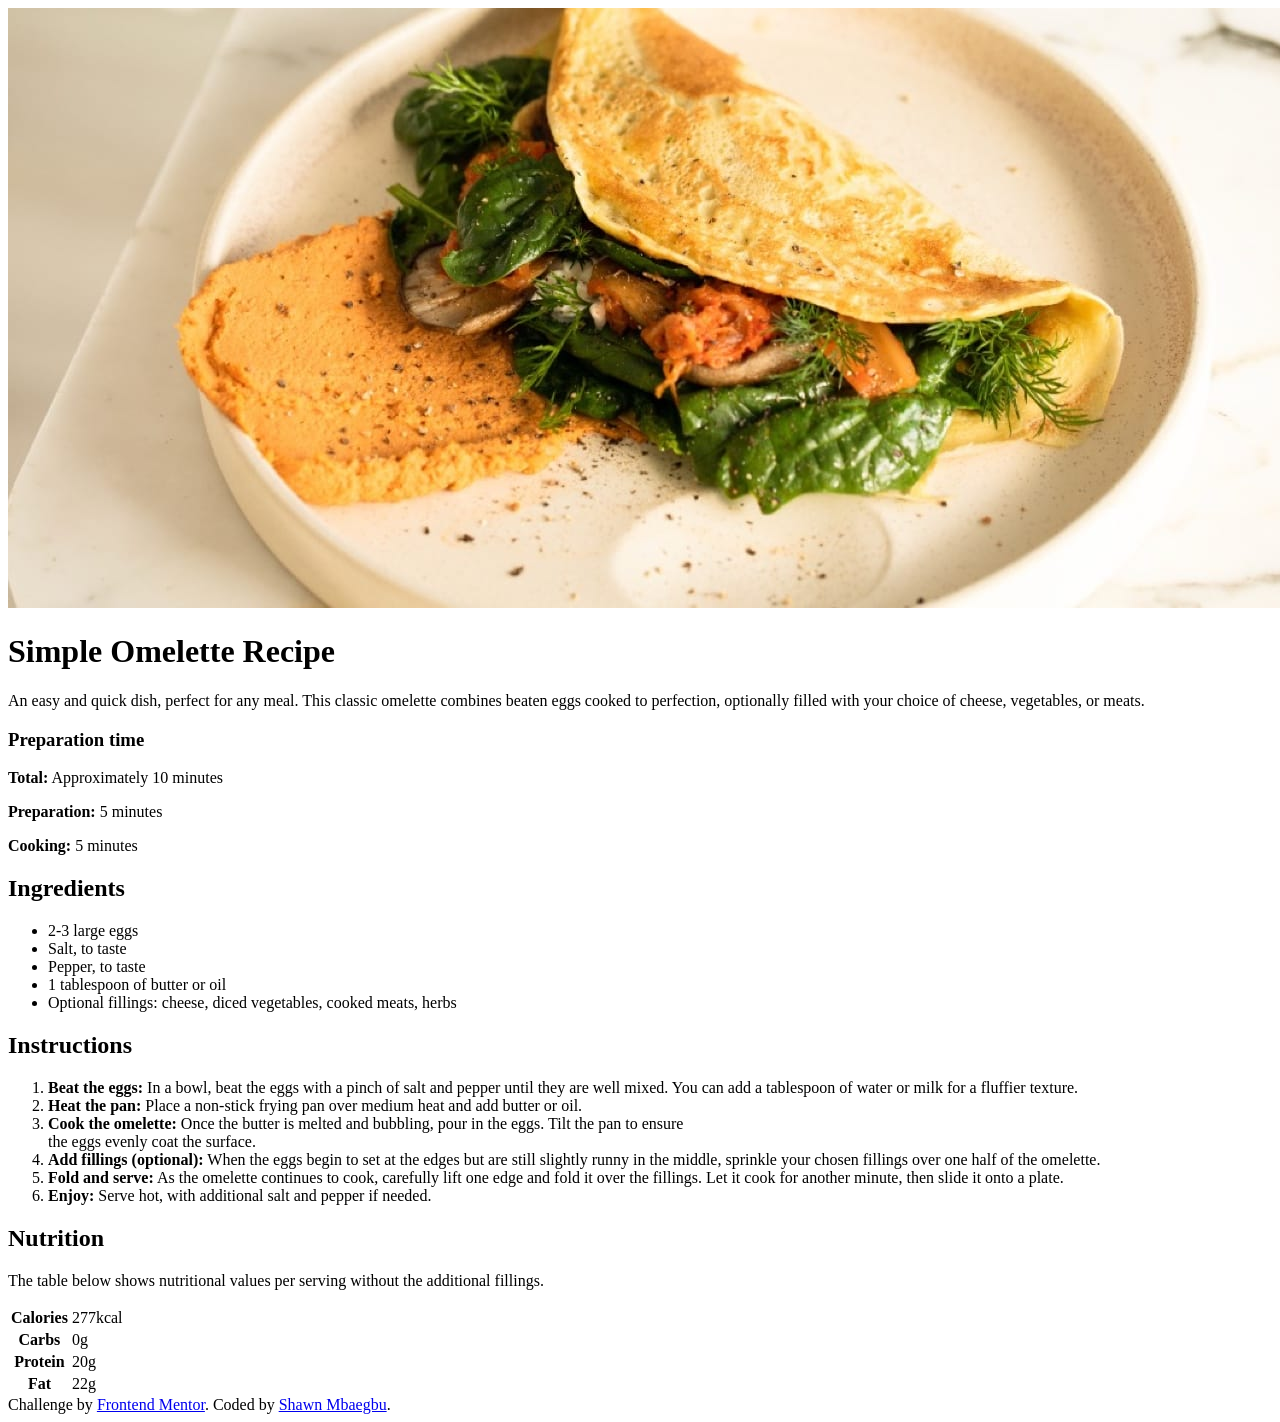
==== recipe-page-main/index.html @ 92303f9a "Added styles file" ====
<!DOCTYPE html>
<html lang="en">
<head>
  <meta charset="UTF-8">
  <meta name="viewport" content="width=device-width, initial-scale=1.0"> <!-- displays site properly based on user's device -->

  <link rel="icon" type="image/png" sizes="32x32" href="./assets/images/favicon-32x32.png">
  
  <title>Frontend Mentor | Recipe page</title>
  <link rel="stylesheet" href="styles.css">
</head>
<body>
  <div class="container">
    <div class="image"></div>
      <img src="assets/images/image-omelette.jpeg" alt="Omelette">
    </div>
    <h1>Simple Omelette Recipe</h1>  
  
    <p>An easy and quick dish, perfect for any meal. This classic omelette combines beaten eggs cooked 
      to perfection, optionally filled with your choice of cheese, vegetables, or meats.</p>

    <div class="preptime"> 
      <h3>Preparation time</h3>
      <p><strong>Total:</strong> Approximately 10 minutes</p> 
      <p><strong>Preparation:</strong> 5 minutes</p> 
      <p><strong>Cooking:</strong> 5 minutes</p>
    </div>

    <div class="ingredient">
      <h2>Ingredients</h2>
      <ul>
        <li>2-3 large eggs</li> 
        <li>Salt, to taste</li>
        <li>Pepper, to taste</li>
        <li>1 tablespoon of butter or oil</li>
        <li>Optional fillings: cheese, diced vegetables, cooked meats, herbs</li>
      </ul>
    </div>

    <div class="Instructions">
      <h2>Instructions</h2>
      <ol>
        <li><strong>Beat the eggs:</strong> In a bowl, beat the eggs with a pinch of salt and pepper until they are well mixed. 
        You can add a tablespoon of water or milk for a fluffier texture.</li>

        <li><strong>Heat the pan:</strong> Place a non-stick frying pan over medium heat and add butter or oil.</li>

        <li><strong>Cook the omelette:</strong> Once the butter is melted and bubbling, pour in the eggs. Tilt the pan to ensure</li> 
        the eggs evenly coat the surface.

        <li><strong>Add fillings (optional):</strong> When the eggs begin to set at the edges but are still slightly runny in the 
        middle, sprinkle your chosen fillings over one half of the omelette.</li>

        <li><strong>Fold and serve:</strong> As the omelette continues to cook, carefully lift one edge and fold it over the 
        fillings. Let it cook for another minute, then slide it onto a plate.</li>

        <li><strong>Enjoy:</strong> Serve hot, with additional salt and pepper if needed.</li>
      </ol>
    </div>

    <div class="Nutrition">
      <h2>Nutrition</h2>

      <p>The table below shows nutritional values per serving without the additional fillings.</p>

      <table> 
        <tr><th>Calories</th><td>277kcal</td></tr>
        <tr><th>Carbs</th><td>0g</td></tr>
        <tr><th>Protein</th><td>20g</td></tr>  
        <tr><th>Fat</th><td>22g</td></tr>         
      </table>
    </div>
  </div>  
  <div class="attribution">
    Challenge by <a href="https://www.frontendmentor.io?ref=challenge" target="_blank">Frontend Mentor</a>. 
    Coded by <a href="#">Shawn Mbaegbu</a>.
  </div>
</body>
</html>
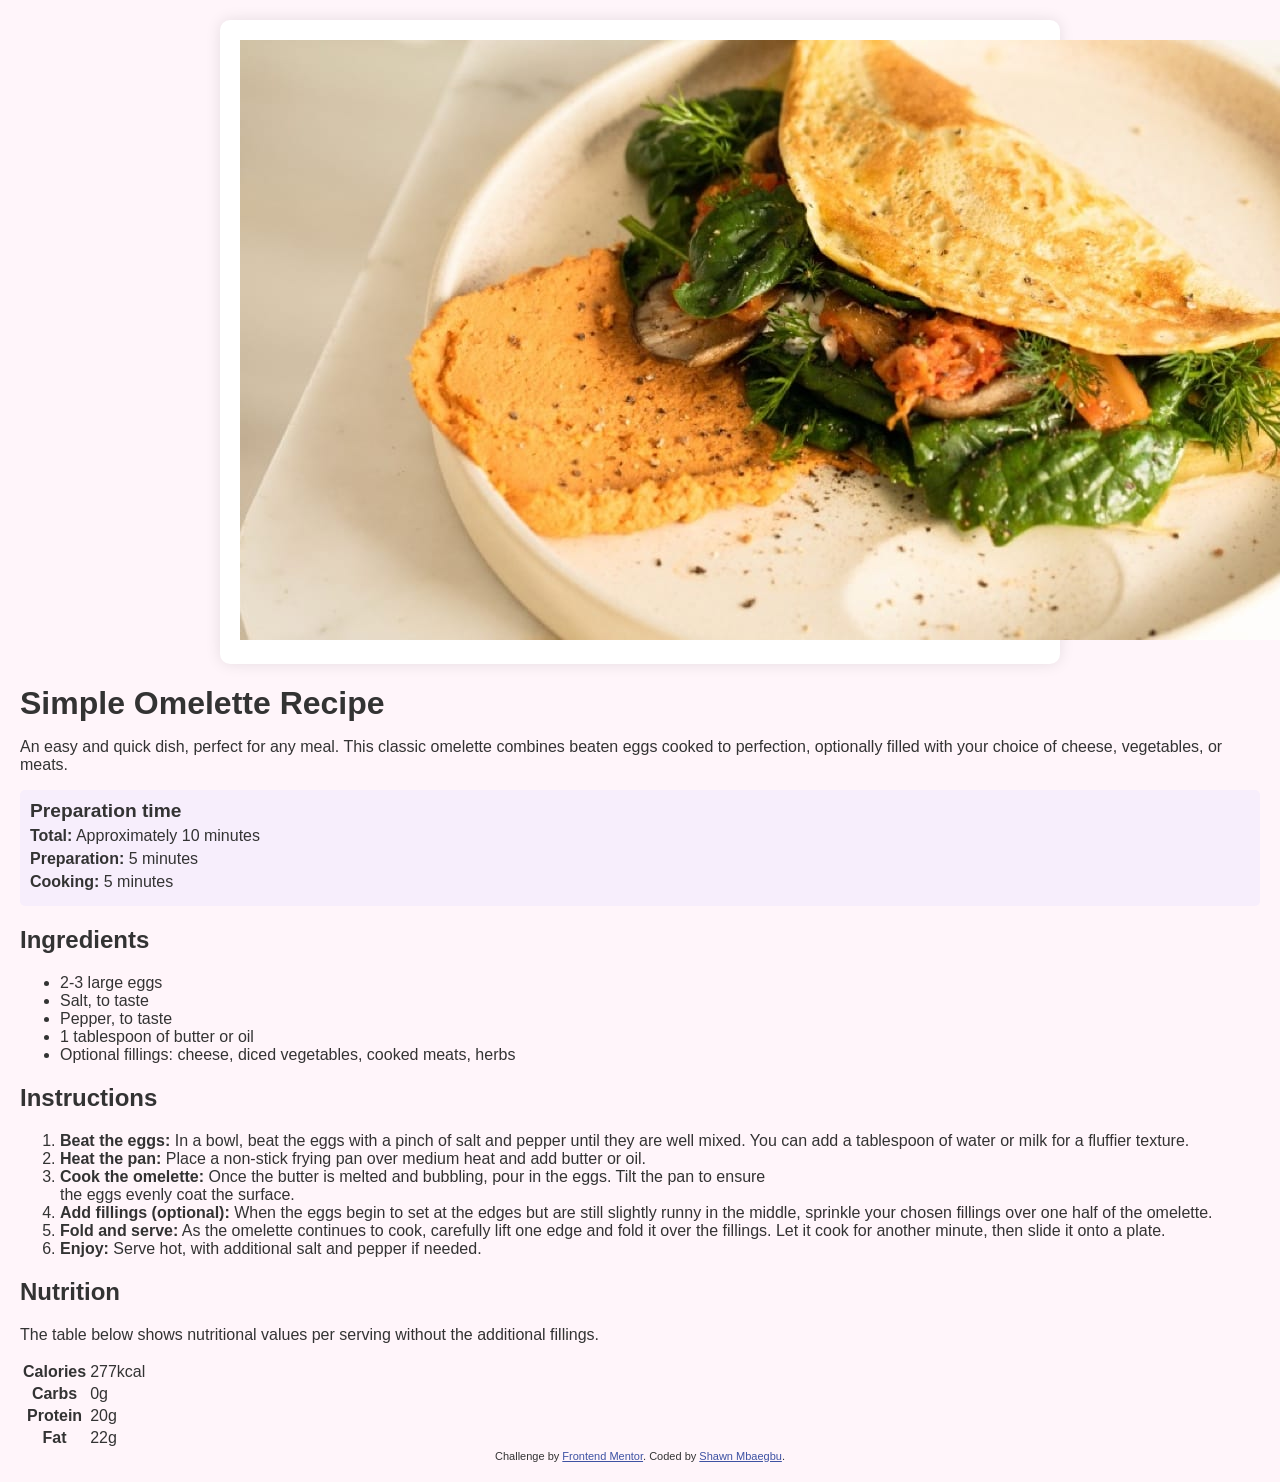
==== commit 08da20a6: "Updated styles file" ====
--- a/recipe-page-main/index.html
+++ b/recipe-page-main/index.html
@@ -19,7 +19,7 @@
     <p>An easy and quick dish, perfect for any meal. This classic omelette combines beaten eggs cooked 
       to perfection, optionally filled with your choice of cheese, vegetables, or meats.</p>
 
-    <div class="preptime"> 
+    <div class="prep-time"> 
       <h3>Preparation time</h3>
       <p><strong>Total:</strong> Approximately 10 minutes</p> 
       <p><strong>Preparation:</strong> 5 minutes</p> 
--- a/recipe-page-main/styles.css
+++ b/recipe-page-main/styles.css
@@ -0,0 +1,74 @@
+body { 
+    font-family: Arial, sans-serif;
+    background-color: hsl(330, 100%, 98%);
+    color: #333;
+    margin: 0;
+    padding: 20px;
+}
+
+.container {
+    max-width: 800px;
+    margin: 0 auto;
+    background-color: white;
+    padding: 20px;
+    border-radius: 10px;
+    box-shadow: 0 0 15px rgba(0, 0, 0, 0.1);
+}
+
+h1 {
+    font-size: 2rem;
+    margin-bottom: 10px;
+}
+
+.image img {
+    width: 100%;
+    border-radius: 10px;
+}
+
+.prep-time, .nutrition h3 {
+    background-color: #f7eefc;
+    padding: 10px;
+    border-radius: 5px;
+    margin-top: 10px;
+}
+
+.prep-time h3, .nutrition h3 {
+    margin: 0;
+    font-size: 1.2rem;
+}
+
+.prep-time p, .nutrition p {
+    margin: 5px 0;
+}
+
+.ingredients, .instructions {
+    margin-top: 20px;
+}
+
+.ingredients ul, .instructions ol {
+    padding-left: 10px;
+}
+
+.ingredients ul li, .instructions ol li {
+    margin-bottom: 10px;
+}
+
+.nutrition table {
+    width: 100%;
+    margin-top: 10px;
+    border-collapse: collapse;
+}
+
+.nutrition th, .nutrition td {
+    padding: 8px;
+    border: 1px solid #ddd;
+    text-align: center;
+}
+
+.attribution {
+    font-size: 11px;
+    text-align: center;
+}
+.attribution a {
+    color: hsl(228, 45%, 44%);
+}
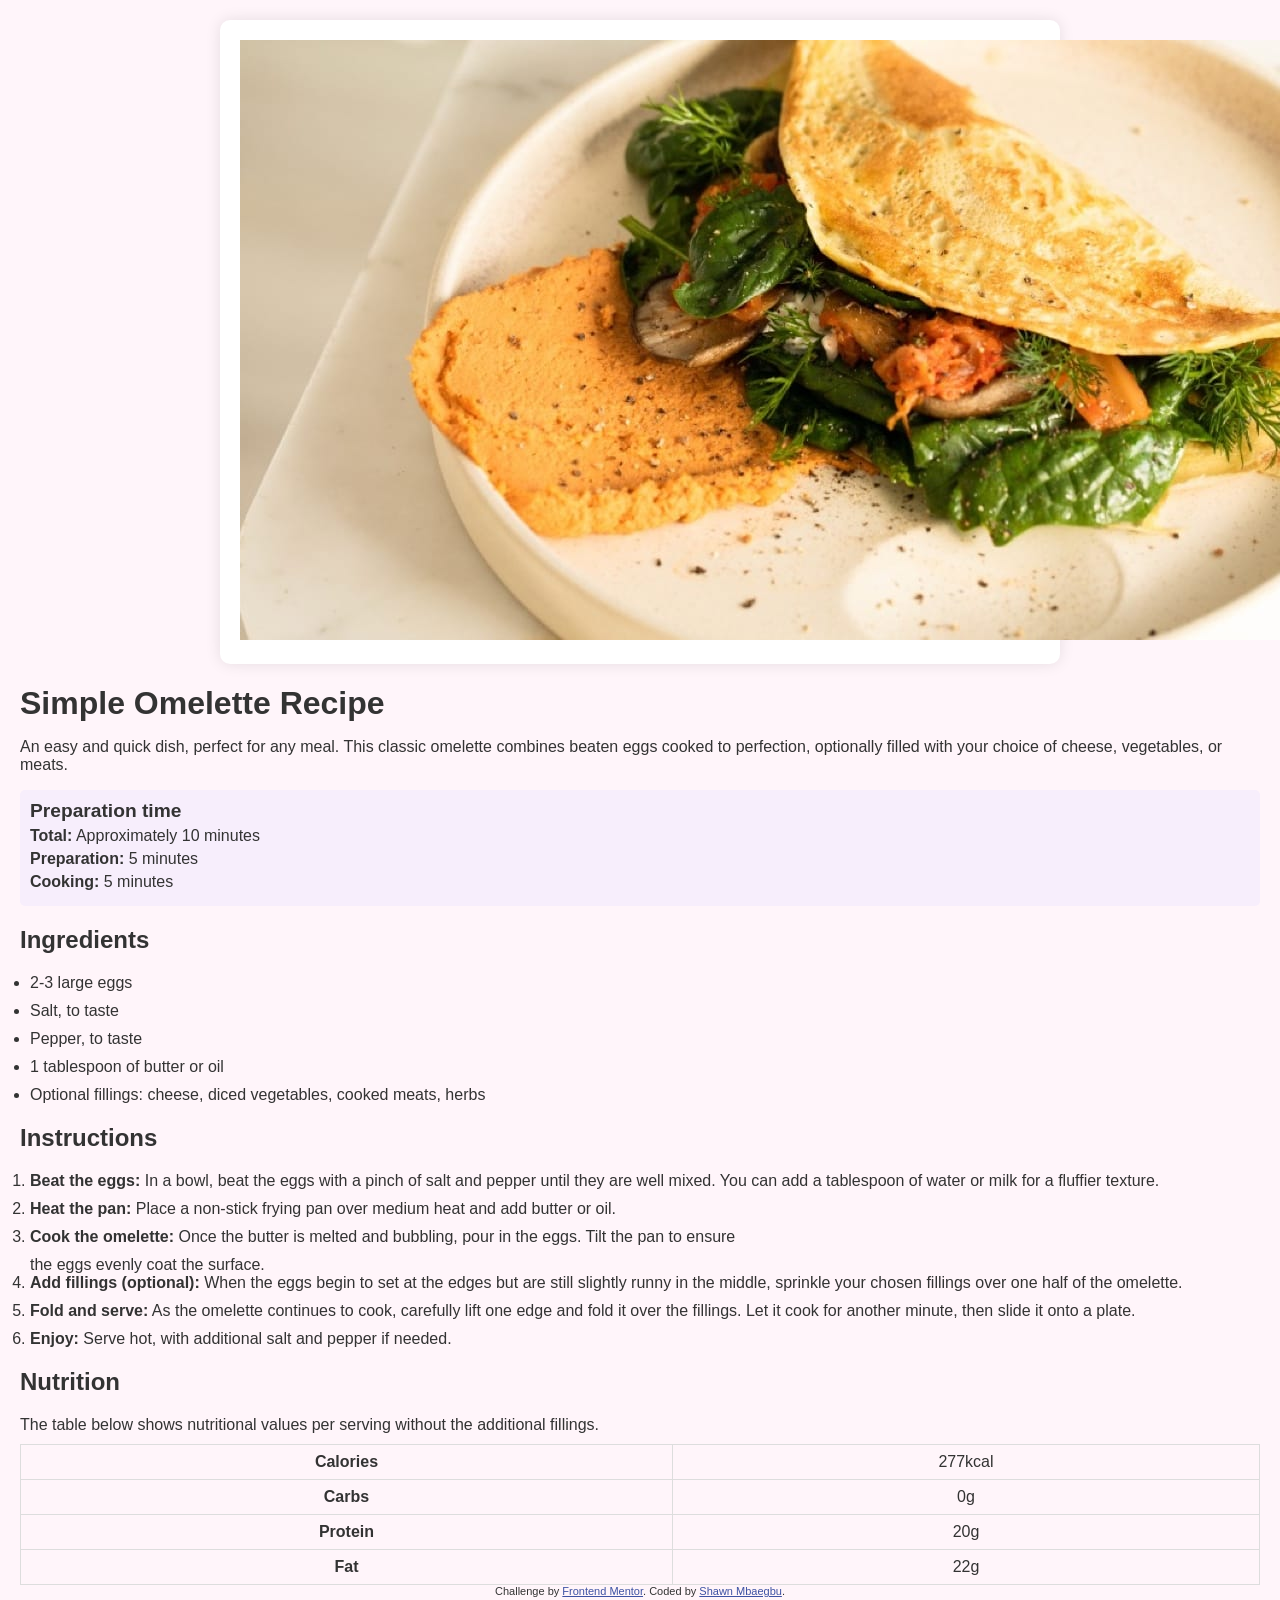
==== commit 5bcd2921: "Updated styles file" ====
--- a/recipe-page-main/index.html
+++ b/recipe-page-main/index.html
@@ -26,7 +26,7 @@
       <p><strong>Cooking:</strong> 5 minutes</p>
     </div>
 
-    <div class="ingredient">
+    <div class="ingredients">
       <h2>Ingredients</h2>
       <ul>
         <li>2-3 large eggs</li> 
@@ -37,7 +37,7 @@
       </ul>
     </div>
 
-    <div class="Instructions">
+    <div class="instructions">
       <h2>Instructions</h2>
       <ol>
         <li><strong>Beat the eggs:</strong> In a bowl, beat the eggs with a pinch of salt and pepper until they are well mixed. 
@@ -58,7 +58,7 @@
       </ol>
     </div>
 
-    <div class="Nutrition">
+    <div class="nutrition">
       <h2>Nutrition</h2>
 
       <p>The table below shows nutritional values per serving without the additional fillings.</p>
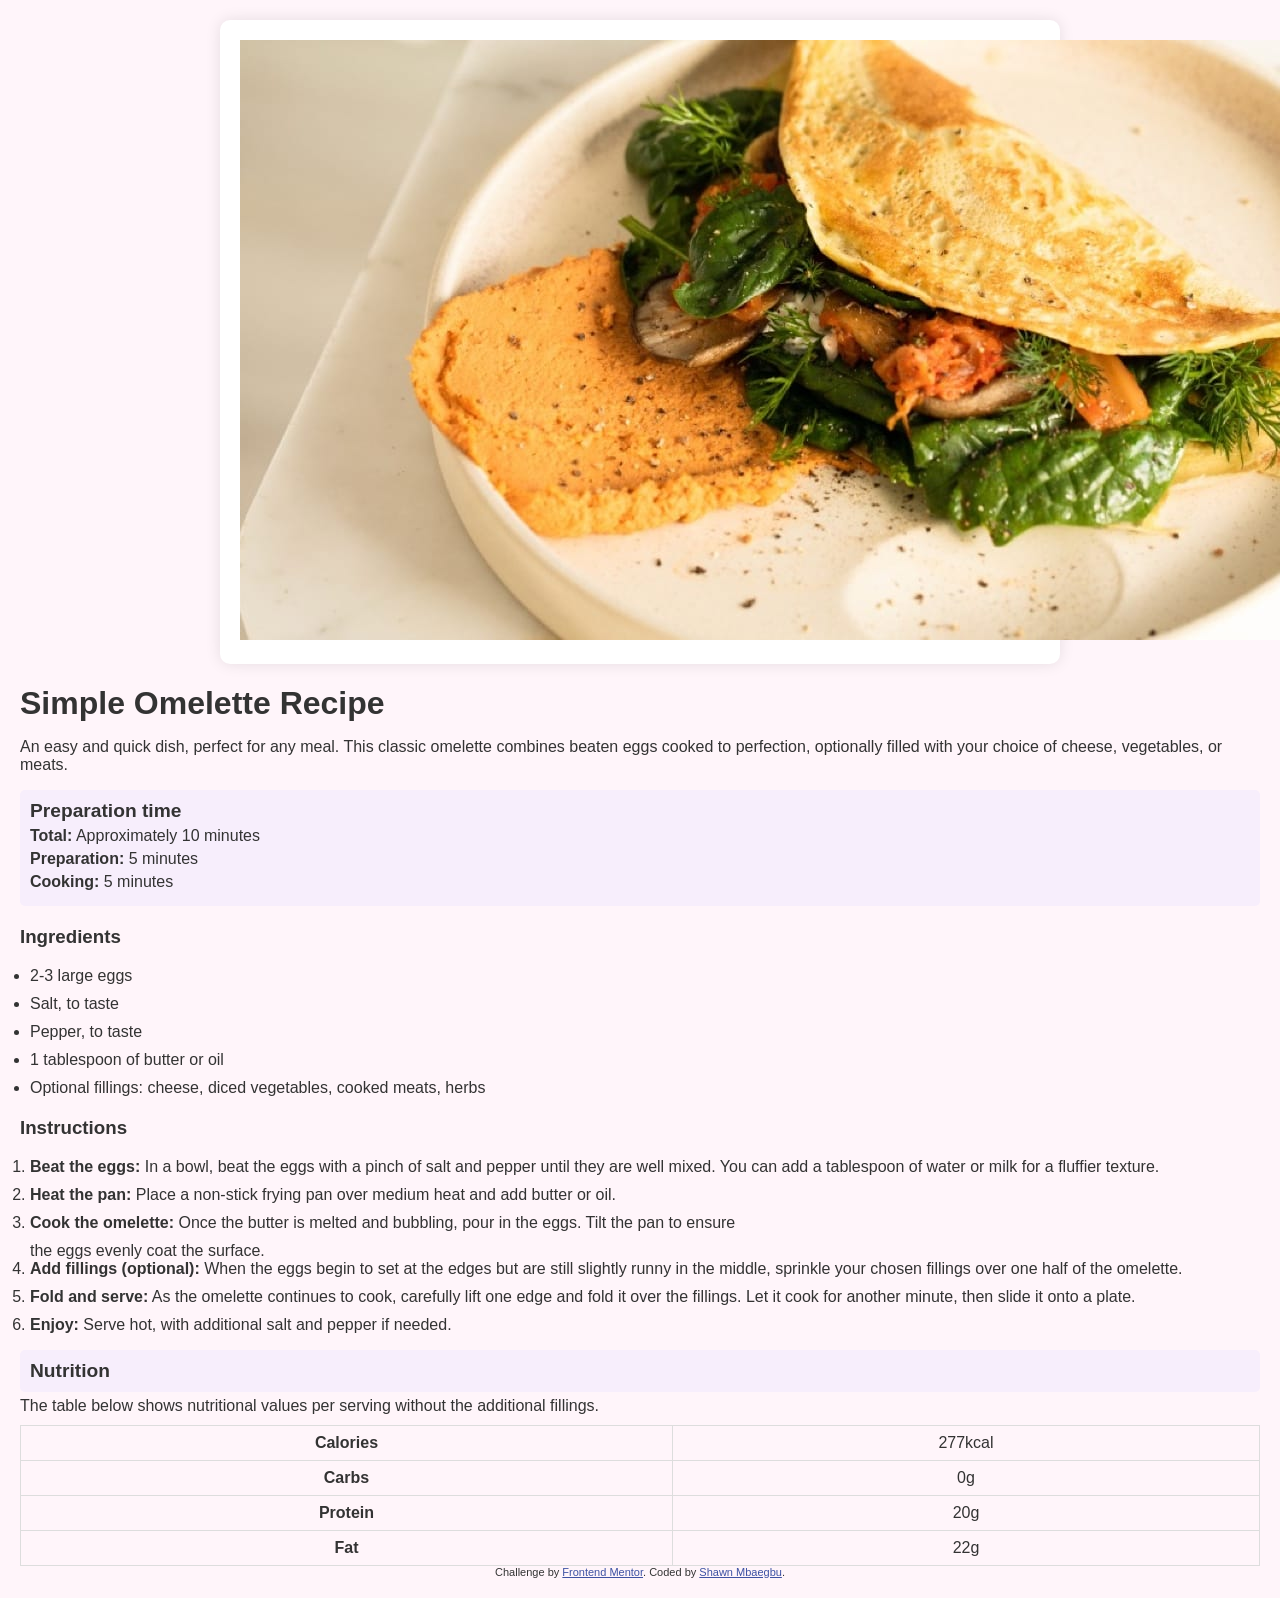
==== commit 30215a4b: "Updated styles file" ====
--- a/recipe-page-main/index.html
+++ b/recipe-page-main/index.html
@@ -27,7 +27,7 @@
     </div>
 
     <div class="ingredients">
-      <h2>Ingredients</h2>
+      <h3>Ingredients</h3>
       <ul>
         <li>2-3 large eggs</li> 
         <li>Salt, to taste</li>
@@ -38,7 +38,7 @@
     </div>
 
     <div class="instructions">
-      <h2>Instructions</h2>
+      <h3>Instructions</h3>
       <ol>
         <li><strong>Beat the eggs:</strong> In a bowl, beat the eggs with a pinch of salt and pepper until they are well mixed. 
         You can add a tablespoon of water or milk for a fluffier texture.</li>
@@ -59,7 +59,7 @@
     </div>
 
     <div class="nutrition">
-      <h2>Nutrition</h2>
+      <h3>Nutrition</h3>
 
       <p>The table below shows nutritional values per serving without the additional fillings.</p>
 
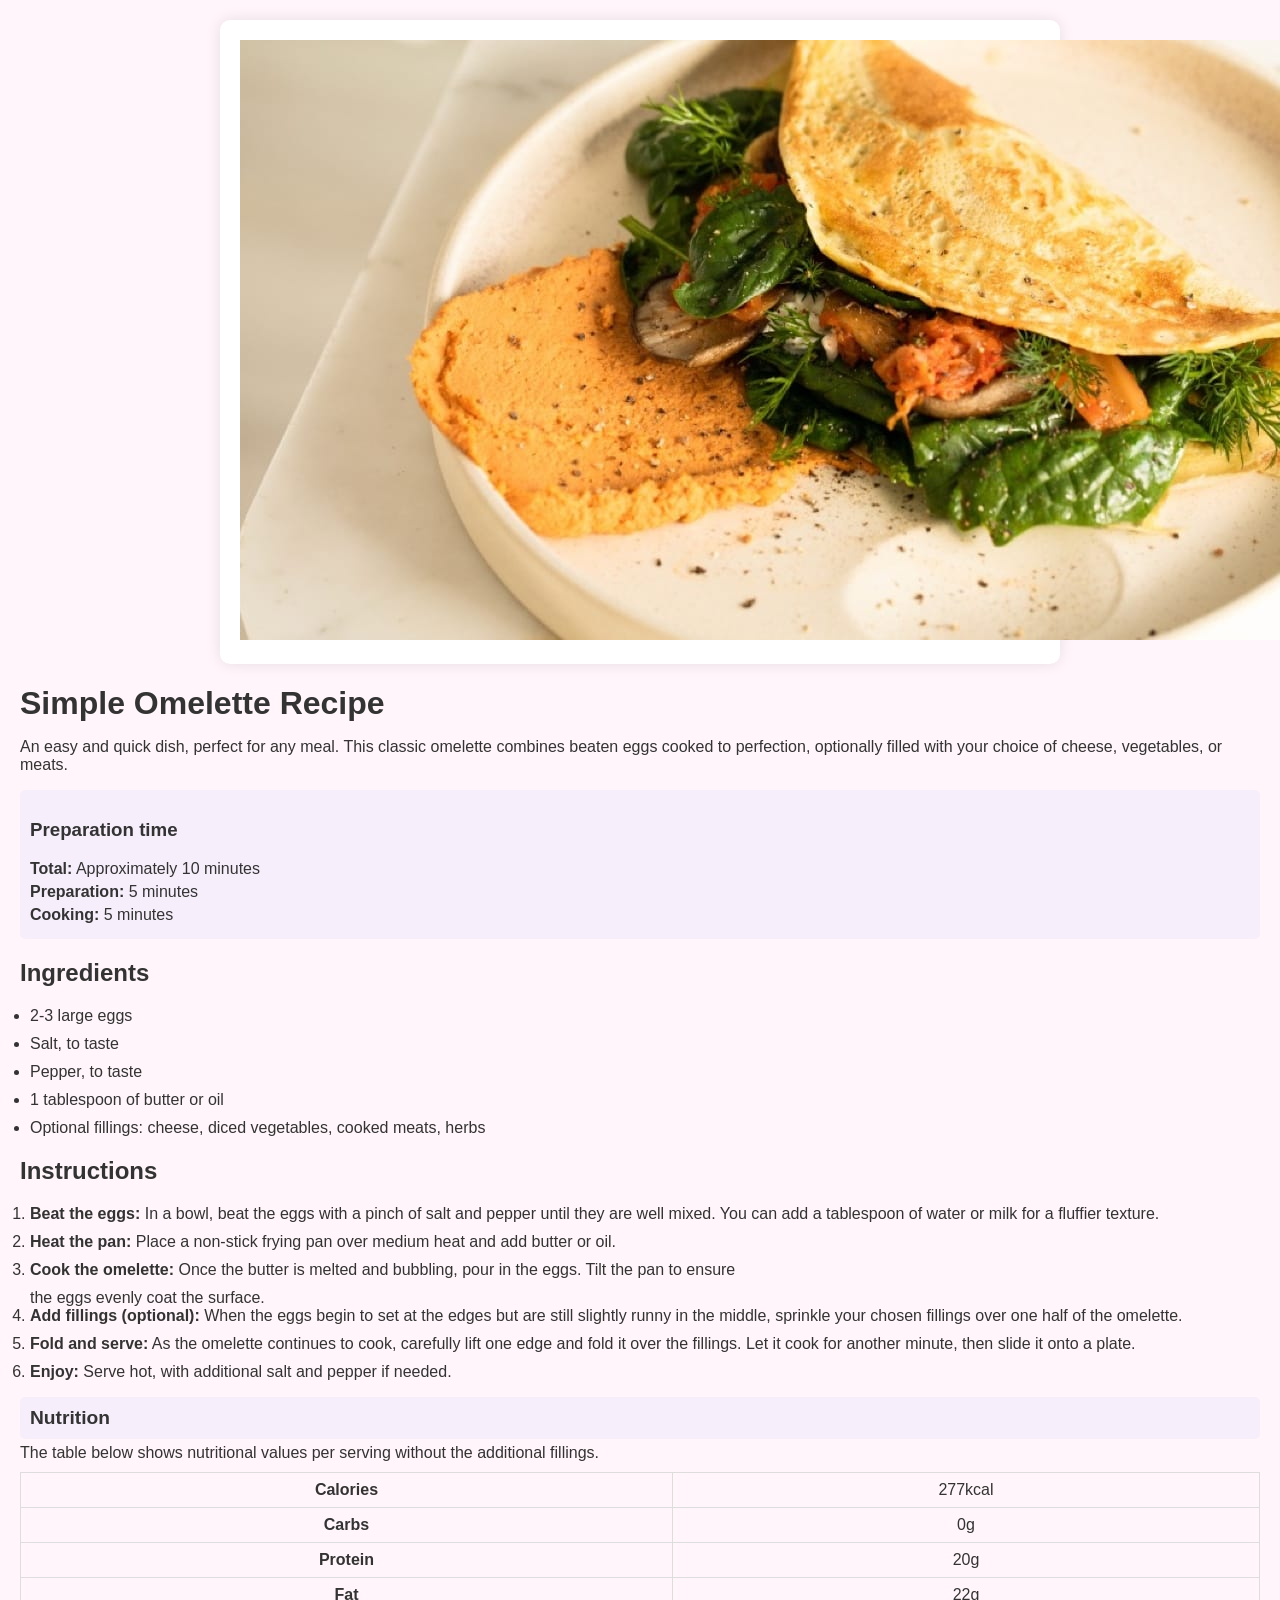
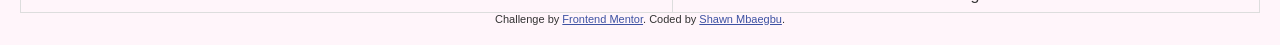
==== commit 96577624: "Updated styles file" ====
--- a/recipe-page-main/index.html
+++ b/recipe-page-main/index.html
@@ -27,7 +27,7 @@
     </div>
 
     <div class="ingredients">
-      <h3>Ingredients</h3>
+      <h2>Ingredients</h2>
       <ul>
         <li>2-3 large eggs</li> 
         <li>Salt, to taste</li>
@@ -38,7 +38,7 @@
     </div>
 
     <div class="instructions">
-      <h3>Instructions</h3>
+      <h2>Instructions</h2>
       <ol>
         <li><strong>Beat the eggs:</strong> In a bowl, beat the eggs with a pinch of salt and pepper until they are well mixed. 
         You can add a tablespoon of water or milk for a fluffier texture.</li>
@@ -59,7 +59,7 @@
     </div>
 
     <div class="nutrition">
-      <h3>Nutrition</h3>
+      <h2>Nutrition</h2>
 
       <p>The table below shows nutritional values per serving without the additional fillings.</p>
 
--- a/recipe-page-main/styles.css
+++ b/recipe-page-main/styles.css
@@ -25,14 +25,14 @@
     border-radius: 10px;
 }
 
-.prep-time, .nutrition h3 {
+.prep-time, .nutrition h2 {
     background-color: #f7eefc;
     padding: 10px;
     border-radius: 5px;
     margin-top: 10px;
 }
 
-.prep-time h3, .nutrition h3 {
+.prep-time h2, .nutrition h2 {
     margin: 0;
     font-size: 1.2rem;
 }
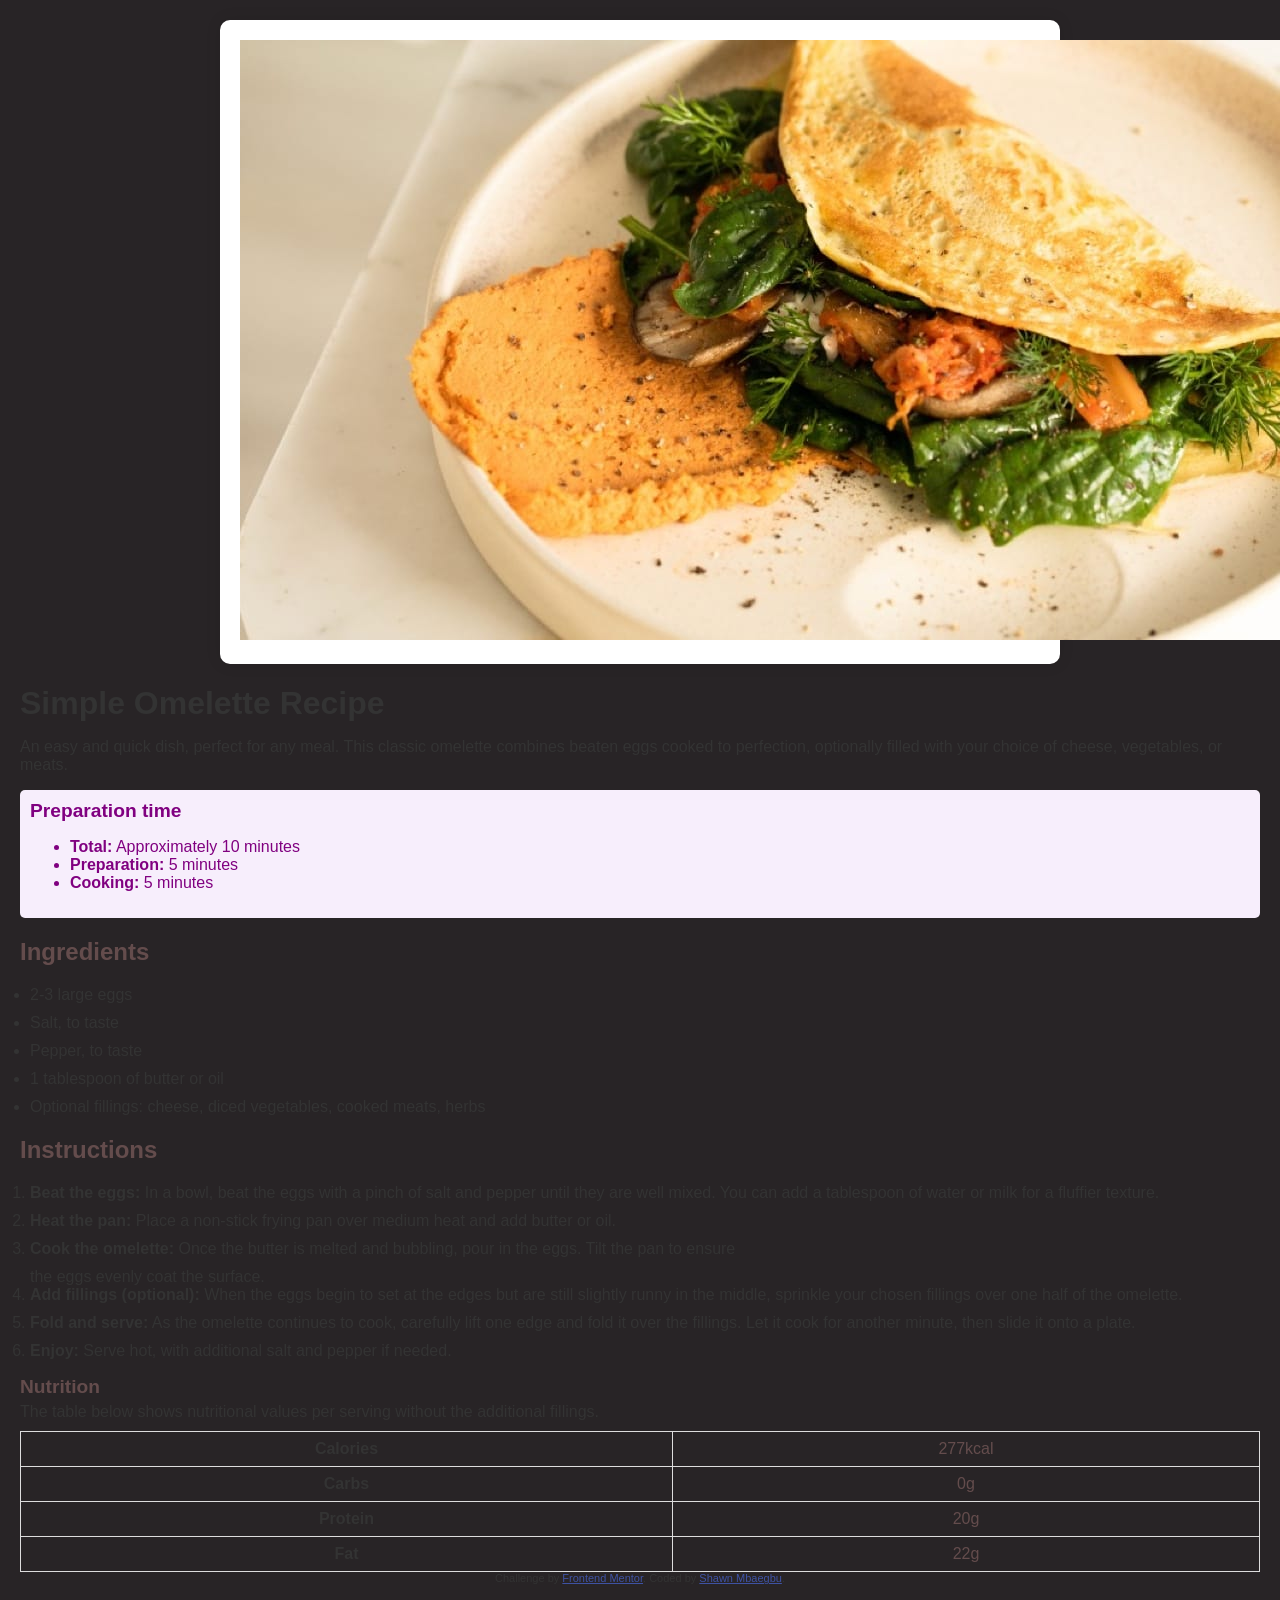
==== commit 3beeadaa: "Updated styles file" ====
--- a/recipe-page-main/index.html
+++ b/recipe-page-main/index.html
@@ -21,9 +21,11 @@
 
     <div class="prep-time"> 
       <h3>Preparation time</h3>
-      <p><strong>Total:</strong> Approximately 10 minutes</p> 
-      <p><strong>Preparation:</strong> 5 minutes</p> 
-      <p><strong>Cooking:</strong> 5 minutes</p>
+      <ul>
+        <li><strong>Total:</strong> Approximately 10 minutes</li> 
+        <li><strong>Preparation:</strong> 5 minutes</li> 
+        <li><strong>Cooking:</strong> 5 minutes</li>
+      </ul>
     </div>
 
     <div class="ingredients">
--- a/recipe-page-main/styles.css
+++ b/recipe-page-main/styles.css
@@ -1,6 +1,6 @@
 body { 
     font-family: Arial, sans-serif;
-    background-color: hsl(330, 100%, 98%);
+    background-color: hsl(330, 5%, 15%);
     color: #333;
     margin: 0;
     padding: 20px;
@@ -20,24 +20,32 @@
     margin-bottom: 10px;
 }
 
+h2 {
+    color: rgba(105, 80, 80, 0.925)
+}
+
 .image img {
     width: 100%;
     border-radius: 10px;
 }
 
-.prep-time, .nutrition h2 {
+.prep-time {
     background-color: #f7eefc;
+
     padding: 10px;
     border-radius: 5px;
     margin-top: 10px;
 }
 
-.prep-time h2, .nutrition h2 {
+.prep-time li, .prep-time h3 {
+    color: purple;
+}
+.prep-time h3, .nutrition h2 {
     margin: 0;
     font-size: 1.2rem;
 }
 
-.prep-time p, .nutrition p {
+.nutrition p {
     margin: 5px 0;
 }
 
@@ -65,6 +73,10 @@
     text-align: center;
 }
 
+.nutrition td {
+    color: rgba(105, 80, 80, 0.925)
+}
+
 .attribution {
     font-size: 11px;
     text-align: center;
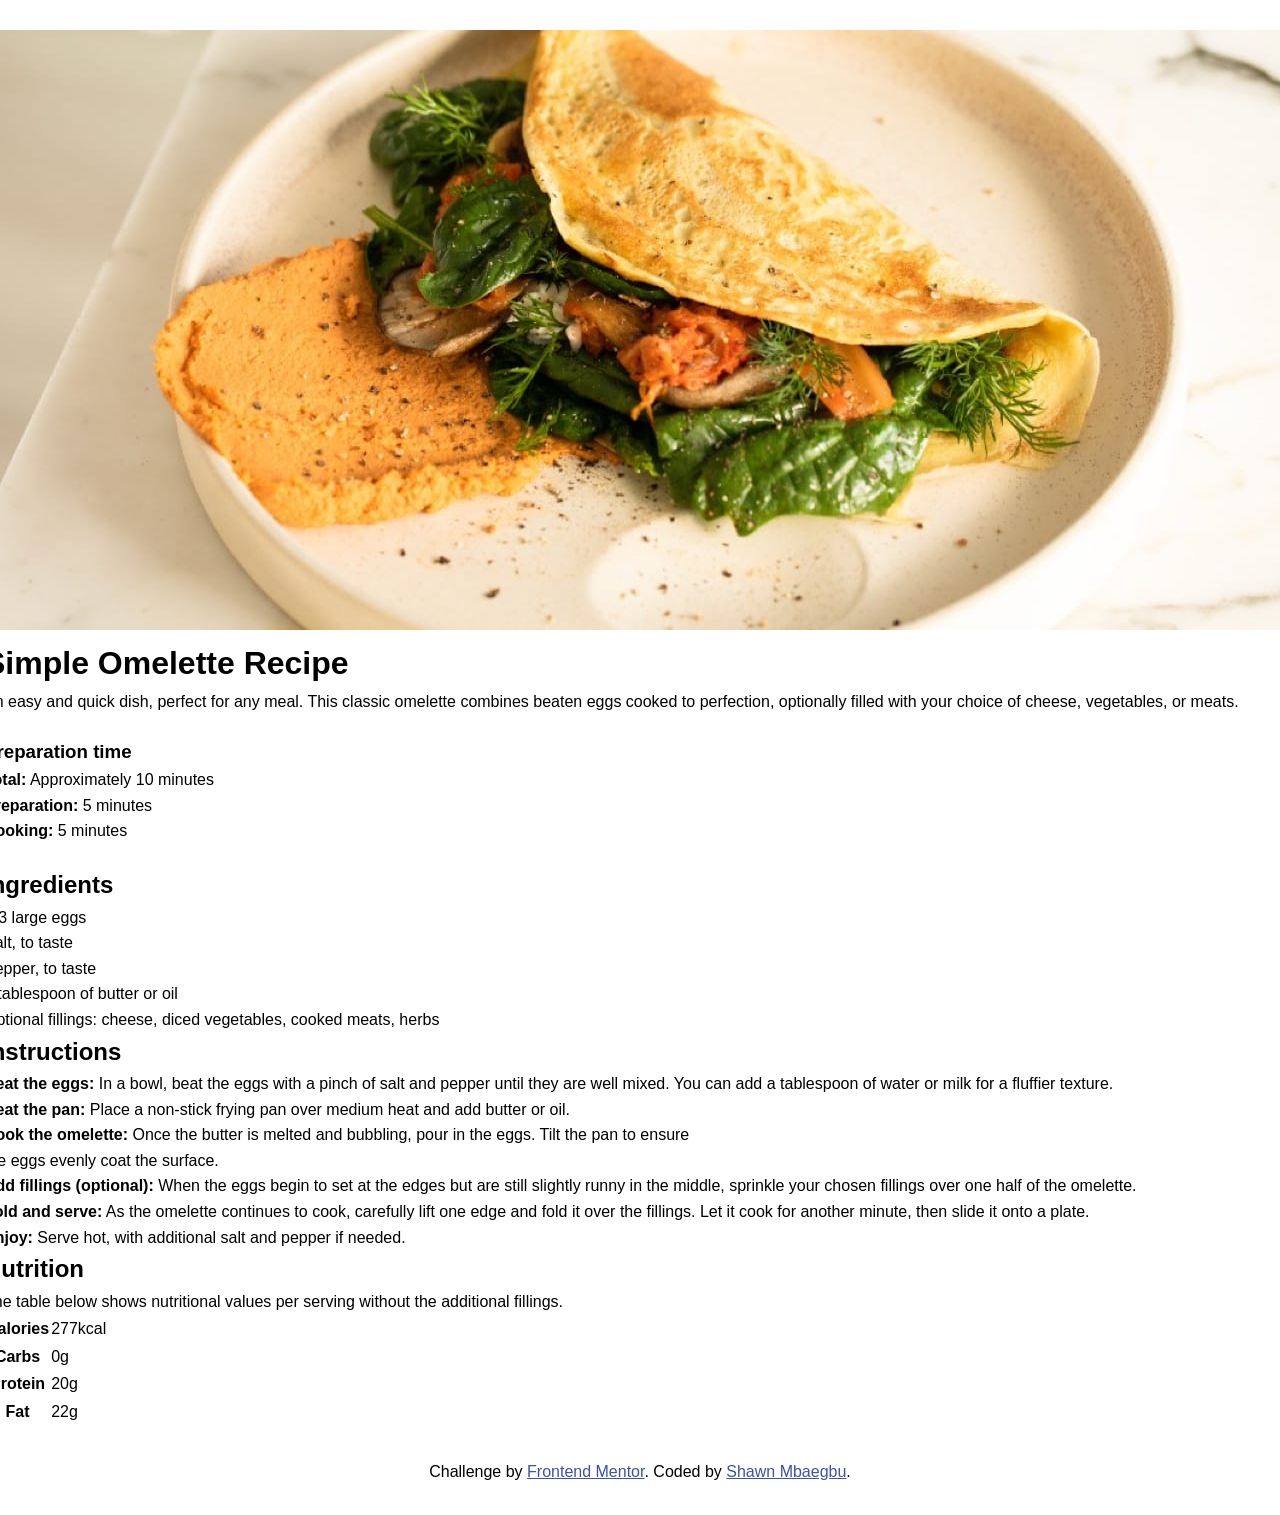
==== commit 4f84ec99: "Updated styles file" ====
--- a/recipe-page-main/index.html
+++ b/recipe-page-main/index.html
@@ -10,7 +10,7 @@
   <link rel="stylesheet" href="styles.css">
 </head>
 <body>
-  <div class="container">
+  <main class="container">
     <div class="image"></div>
       <img src="assets/images/image-omelette.jpeg" alt="Omelette">
     </div>
@@ -72,7 +72,7 @@
         <tr><th>Fat</th><td>22g</td></tr>         
       </table>
     </div>
-  </div>  
+  </main>  
   <div class="attribution">
     Challenge by <a href="https://www.frontendmentor.io?ref=challenge" target="_blank">Frontend Mentor</a>. 
     Coded by <a href="#">Shawn Mbaegbu</a>.
--- a/recipe-page-main/styles.css
+++ b/recipe-page-main/styles.css
@@ -1,81 +1,41 @@
-body { 
-    font-family: Arial, sans-serif;
-    background-color: hsl(330, 5%, 15%);
-    color: #333;
+* {
     margin: 0;
-    padding: 20px;
+    padding: 0;
+    box-sizing: border-box;
+  }
+
+:root{
+    /* Primary color */
+    --Nutmeg-color: hsl(14, 45%, 36%);
+    --Dark-Raspberry: hsl(332, 51%, 32%);
+
+    /* Neutral  color */
+    --White-color: hsl(0, 0%, 100%);
+    --Rose-White: hsl(330, 100%, 98%);
+    --Eggshell: hsl(30, 54%, 90%);
+    --Light-Grey: hsl(30, 18%, 87%);
+    --Wenge-Brown: hsl(30, 10%, 34%);
+    --Dark-Charcoal: hsl(24, 5%, 18%);
 }
 
-.container {
-    max-width: 800px;
-    margin: 0 auto;
-    background-color: white;
-    padding: 20px;
-    border-radius: 10px;
-    box-shadow: 0 0 15px rgba(0, 0, 0, 0.1);
+body { 
+    font-family: 'Outfit', sans-serif;
+    background-color: var(--Eggshell-background-color);
+    padding: 1.9rem 2.5rem;
+    min-height: 100vh;
+    display: flex;
+    justify-content: center;
+    align-items: center;
+    flex-direction: column;
+    gap: 2rem;
+    line-height: 1.6;
 }
 
-h1 {
-    font-size: 2rem;
-    margin-bottom: 10px;
+.ingredients, .prep-time {
+    margin-top: 1.4rem;
 }
 
-h2 {
-    color: rgba(105, 80, 80, 0.925)
-}
-
-.image img {
-    width: 100%;
-    border-radius: 10px;
-}
-
-.prep-time {
-    background-color: #f7eefc;
-
-    padding: 10px;
-    border-radius: 5px;
-    margin-top: 10px;
-}
-
-.prep-time li, .prep-time h3 {
-    color: purple;
-}
-.prep-time h3, .nutrition h2 {
-    margin: 0;
-    font-size: 1.2rem;
-}
-
-.nutrition p {
-    margin: 5px 0;
-}
-
-.ingredients, .instructions {
-    margin-top: 20px;
-}
-
-.ingredients ul, .instructions ol {
-    padding-left: 10px;
-}
-
-.ingredients ul li, .instructions ol li {
-    margin-bottom: 10px;
-}
-
-.nutrition table {
-    width: 100%;
-    margin-top: 10px;
-    border-collapse: collapse;
-}
-
-.nutrition th, .nutrition td {
-    padding: 8px;
-    border: 1px solid #ddd;
-    text-align: center;
-}
-
-.nutrition td {
-    color: rgba(105, 80, 80, 0.925)
-}
+.paragragh
 
 .attribution {
     font-size: 11px;
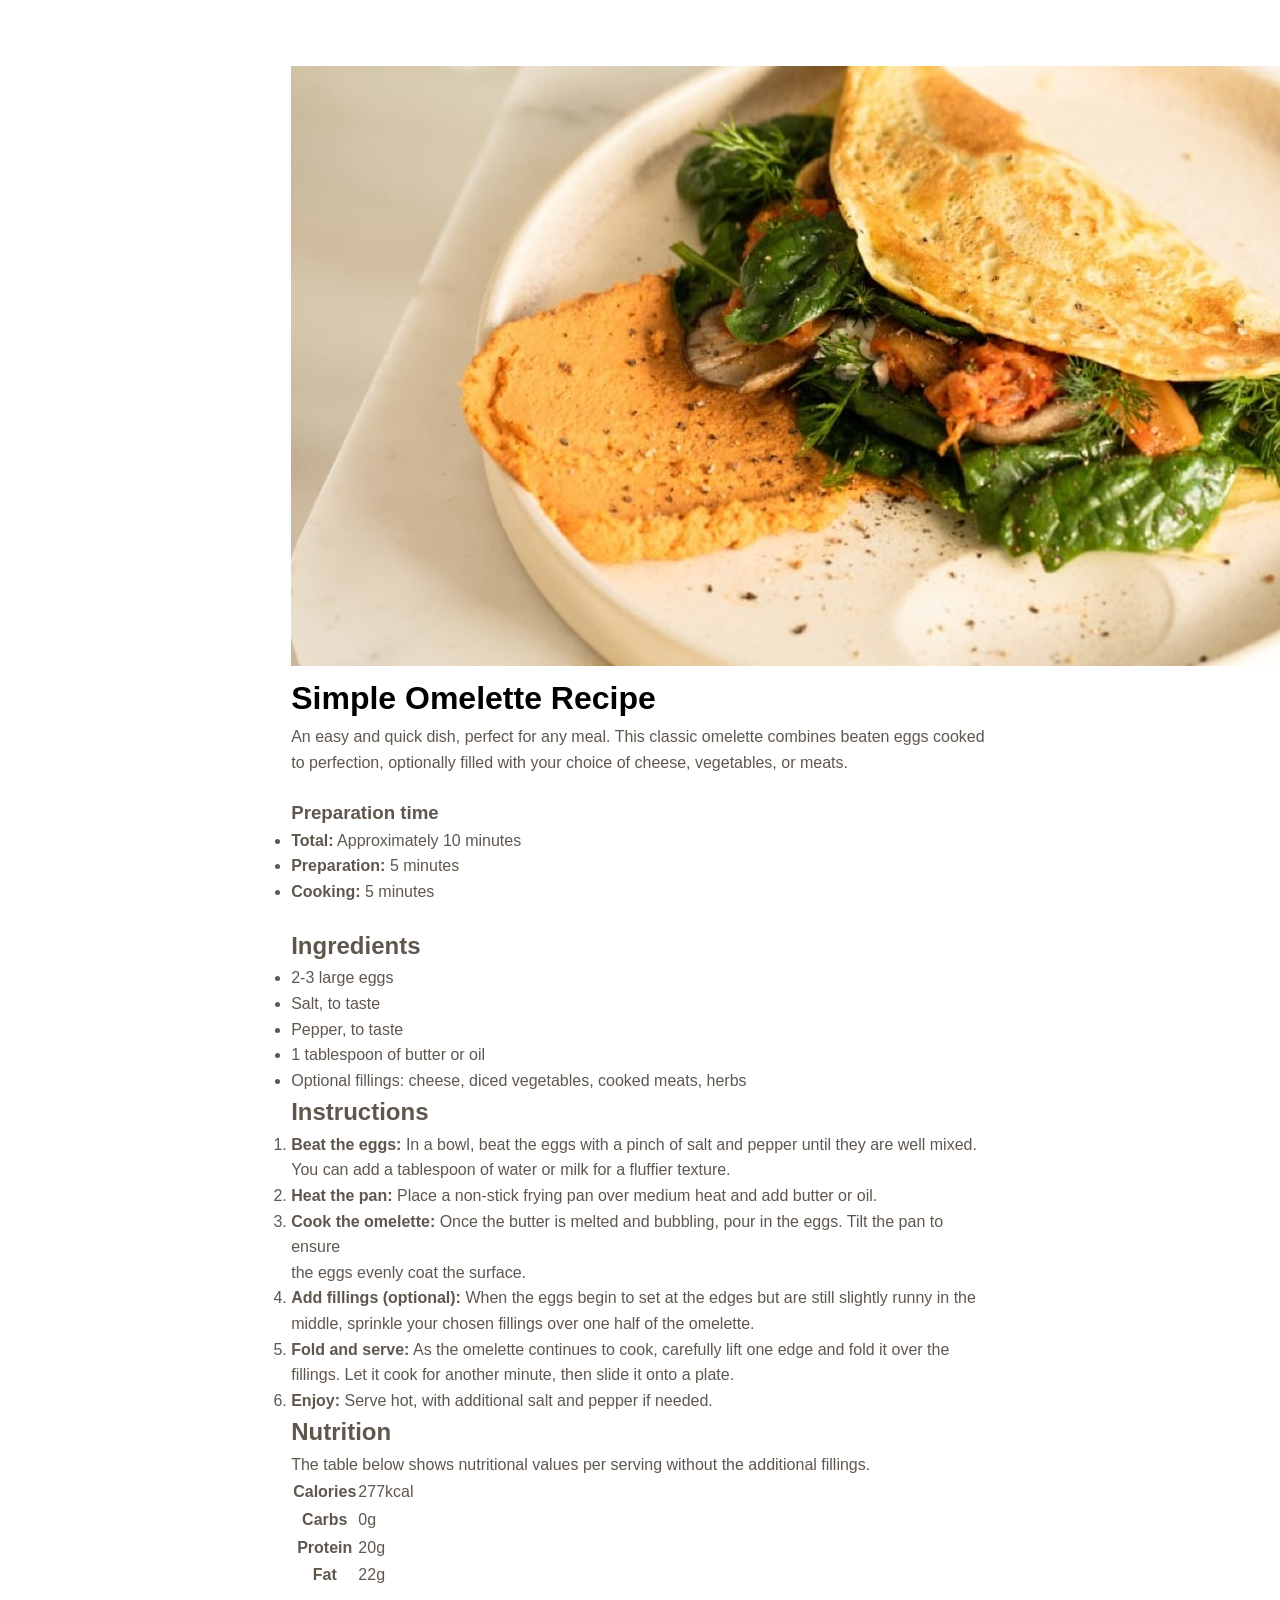
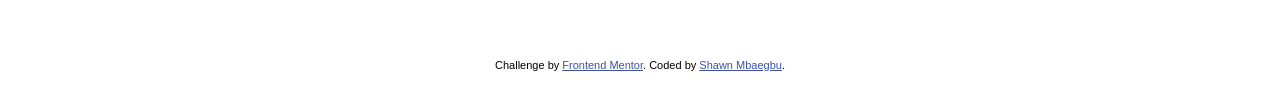
==== commit aaaae826: "Updated styles file" ====
--- a/recipe-page-main/index.html
+++ b/recipe-page-main/index.html
@@ -16,7 +16,7 @@
     </div>
     <h1>Simple Omelette Recipe</h1>  
   
-    <p>An easy and quick dish, perfect for any meal. This classic omelette combines beaten eggs cooked 
+    <p class="paragragh">An easy and quick dish, perfect for any meal. This classic omelette combines beaten eggs cooked 
       to perfection, optionally filled with your choice of cheese, vegetables, or meats.</p>
 
     <div class="prep-time"> 
--- a/recipe-page-main/styles.css
+++ b/recipe-page-main/styles.css
@@ -35,7 +35,23 @@
     margin-top: 1.4rem;
 }
 
-.paragragh
+.paragragh,
+.ingredients,
+.instructions,
+.instructions li span,
+.prep-time,
+.prep-time li span,
+.nutrition {
+    color: var(--Wenge-Brown);
+}
+
+.container {
+    background-color: var(--White-color);
+    padding: 2.2rem;
+    margin: auto;
+    max-width: 48rem;
+    border-radius: 0.7rem;
+}
 
 .attribution {
     font-size: 11px;
